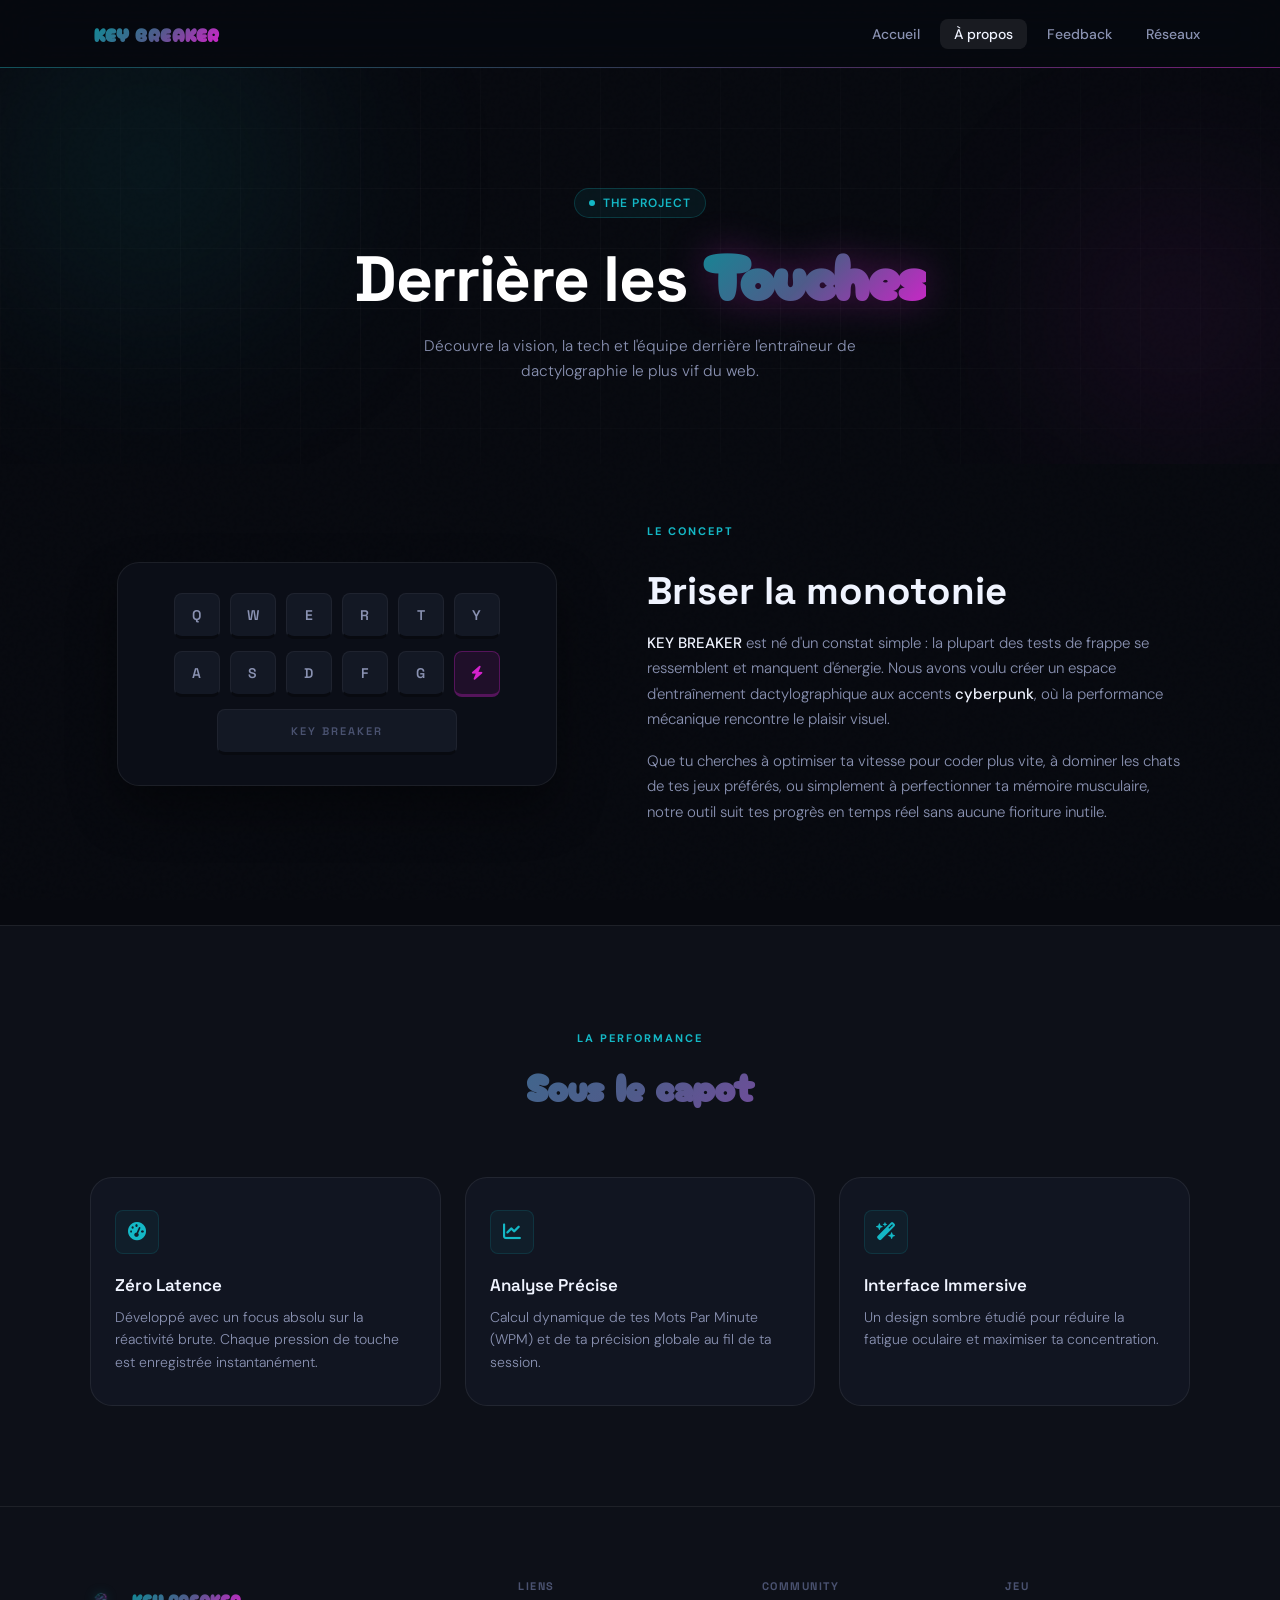
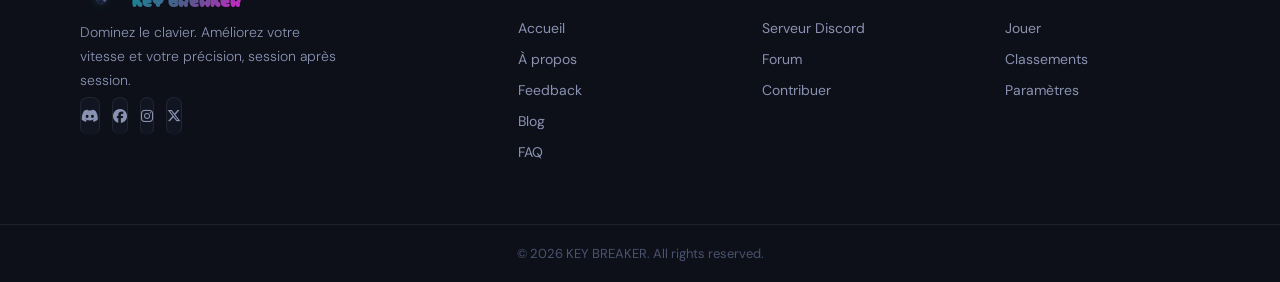
==== about.html @ cb9c9afd "version approximative" ====
<!DOCTYPE html>
<html lang="fr">
<head>
    <meta charset="UTF-8">
    <meta name="viewport" content="width=device-width, initial-scale=1.0">
    <link rel="icon" href="assets/images/Logo.png" type="image/png">
    <link rel="preconnect" href="https://fonts.googleapis.com">
    <link href="https://fonts.googleapis.com/css2?family=Cherry+Bomb+One&family=Space+Grotesk:wght@300;400;500;600;700&family=DM+Sans:ital,wght@0,300;0,400;0,500;1,300&display=swap" rel="stylesheet">
    <link rel="stylesheet" href="https://cdnjs.cloudflare.com/ajax/libs/font-awesome/6.5.0/css/all.min.css">
    <link rel="stylesheet" href="assets/css/index.css">
    <link rel="stylesheet" href="assets/css/import.css">
    <link rel="stylesheet" href="assets/css/about.css">
    <title>À Propos — KEY BREAKER</title>
</head>
<body class="about-page">

    <!-- HEADER -->
    <header>
        <div class="logo">
            <div class="header_logo"></div>
            <h1>KEY BREAKER</h1>
        </div>

        <nav class="header-nav">
            <a href="index.html">Accueil</a>
            <a href="about.html" class="active">À propos</a>
            <a href="feedback.html">Feedback</a>
            <a href="reseaux.html">Réseaux</a>
        </nav>
    </header>

    <main>
        <!-- HERO DE LA PAGE À PROPOS -->
        <section class="about-hero">
            <div class="glow-orb glow-orb-about-1"></div>
            <div class="glow-orb glow-orb-about-2"></div>
            <div class="hero-grid-bg"></div>

            <div class="about-hero-content">
                <div class="hero-badge">
                    <span>The Project</span>
                </div>
                <h1 class="about-hero-title">Derrière les <span class="brand">Touches</span></h1>
                <p class="about-hero-sub">
                    Découvre la vision, la tech et l'équipe derrière l'entraîneur de dactylographie le plus vif du web.
                </p>
            </div>
        </section>

        <!-- SECTION NOTRE HISTOIRE / CONCEPT -->
        <section class="about-story">
            <div class="about-grid">
                <!-- Bloc Gauche : Le Clavier Cyberpunk Interactif -->
                <div class="about-visual">
                    <div class="keyboard-display">
                        <div class="keyboard-row">
                            <span class="key neon-1">Q</span>
                            <span class="key neon-2">W</span>
                            <span class="key neon-3">E</span>
                            <span class="key neon-4">R</span>
                            <span class="key neon-1">T</span>
                            <span class="key neon-2">Y</span>
                        </div>
                        <div class="keyboard-row">
                            <span class="key neon-3">A</span>
                            <span class="key neon-4">S</span>
                            <span class="key neon-1">D</span>
                            <span class="key neon-2">F</span>
                            <span class="key neon-3">G</span>
                            <span class="key btn-hit"><i class="fa-solid fa-bolt"></i></span>
                        </div>
                        <div class="keyboard-row">
                            <span class="key spacebar">KEY BREAKER</span>
                        </div>
                    </div>
                </div>

                <!-- Bloc Droit : Le Texte -->
                <div class="about-text-block">
                    <div class="section-eyebrow">Le Concept</div>
                    <h2 class="about-section-title">Briser la monotonie</h2>
                    <p class="text-p">
                        <strong>KEY BREAKER</strong> est né d'un constat simple : la plupart des tests de frappe se ressemblent et manquent d'énergie. Nous avons voulu créer un espace d'entraînement dactylographique aux accents <strong>cyberpunk</strong>, où la performance mécanique rencontre le plaisir visuel.
                    </p>
                    <p class="text-p">
                        Que tu cherches à optimiser ta vitesse pour coder plus vite, à dominer les chats de tes jeux préférés, ou simplement à perfectionner ta mémoire musculaire, notre outil suit tes progrès en temps réel sans aucune fioriture inutile.
                    </p>
                </div>
            </div>
        </section>

        <!-- SECTION CARACTÉRISTIQUES TECHNIQUES -->
        <section class="about-tech">
            <div class="section-header">
                <div class="section-eyebrow">La Performance</div>
                <h2 class="about-section-title central">Sous le capot</h2>
            </div>

            <div class="tech-cards-grid">
                <div class="tech-card">
                    <div class="tech-icon"><i class="fa-solid fa-gauge-high"></i></div>
                    <h3>Zéro Latence</h3>
                    <p>Développé avec un focus absolu sur la réactivité brute. Chaque pression de touche est enregistrée instantanément.</p>
                </div>

                <div class="tech-card">
                    <div class="tech-icon"><i class="fa-solid fa-chart-line"></i></div>
                    <h3>Analyse Précise</h3>
                    <p>Calcul dynamique de tes Mots Par Minute (WPM) et de ta précision globale au fil de ta session.</p>
                </div>

                <div class="tech-card">
                    <div class="tech-icon"><i class="fa-solid fa-wand-magic-sparkles"></i></div>
                    <h3>Interface Immersive</h3>
                    <p>Un design sombre étudié pour réduire la fatigue oculaire et maximiser ta concentration.</p>
                </div>
            </div>
        </section>
    </main>

    <!-- FOOTER -->
    <footer>
        <div class="footer-upper">
            <div class="footer-brand footer-col">
                <div class="footer-logo">
                    <img src="assets/images/Logo.png" alt="KEY BREAKER Logo">
                    <h2>KEY BREAKER</h2>
                </div>
                <p class="footer-tagline">Dominez le clavier. Améliorez votre vitesse et votre précision, session après session.</p>
                <div class="social-row">
                    <a href="" class="social-btn" aria-label="Discord"><i class="fa-brands fa-discord"></i></a>
                    <a href="" class="social-btn" aria-label="Facebook"><i class="fa-brands fa-facebook"></i></a>
                    <a href="" class="social-btn" aria-label="Instagram"><i class="fa-brands fa-instagram"></i></a>
                    <a href="" class="social-btn" aria-label="Twitter/X"><i class="fa-brands fa-x-twitter"></i></a>
                </div>
            </div>

            <div class="footer-col">
                <h3>Liens</h3>
                <a href="index.html">Accueil</a>
                <a href="about.html">À propos</a>
                <a href="feedback.html">Feedback</a>
                <a href="">Blog</a>
                <a href="">FAQ</a>
            </div>

            <div class="footer-col">
                <h3>Community</h3>
                <a href="">Serveur Discord</a>
                <a href="">Forum</a>
                <a href="">Contribuer</a>
            </div>

            <div class="footer-col">
                <h3>Jeu</h3>
                <a href="game.html">Jouer</a>
                <a href="">Classements</a>
                <a href="">Paramètres</a>
            </div>
        </div>

        <div class="footer-lower">
            <p>© 2026 KEY BREAKER. All rights reserved.</p>
        </div>
    </footer>

    <script src="script.js"></script>
</body>
</html>
---- assets/css/index.css ----
/* ─── NOISE TEXTURE OVERLAY ─────────────────────────── */
        body::before {
            content: '';
            position: fixed; inset: 0;
            background-image: url("data:image/svg+xml,%3Csvg viewBox='0 0 256 256' xmlns='http://www.w3.org/2000/svg'%3E%3Cfilter id='noise'%3E%3CfeTurbulence type='fractalNoise' baseFrequency='0.9' numOctaves='4' stitchTiles='stitch'/%3E%3C/filter%3E%3Crect width='100%25' height='100%25' filter='url(%23noise)' opacity='0.035'/%3E%3C/svg%3E");
            pointer-events: none; z-index: 0; opacity: 0.4;
        }

        /* ─── HEADER ─────────────────────────────────────────── */
        header {
            position: fixed; top: 0; left: 0; right: 0;
            height: 68px;
            display: flex; align-items: center; justify-content: space-between;
            padding: 0 40px;
            background: rgba(7,9,15,0.85);
            backdrop-filter: blur(20px) saturate(180%);
            -webkit-backdrop-filter: blur(20px) saturate(180%);
            border-bottom: 1px solid var(--border);
            z-index: 1000;
        }

        header::after {
            content: '';
            position: absolute; bottom: -1px; left: 0; right: 0; height: 1px;
            background: var(--gradient);
            opacity: 0.5;
        }

        .logo {
            display: flex; align-items: center; gap: 10px;
            text-decoration: none;
        }

        .header_logo {
            width: 44px; height: 44px;
            background: url('assets/images/Logo.png') center/contain no-repeat;
            filter: drop-shadow(0 0 8px rgba(20,184,198,0.4));
        }

        header h1 {
            font-family: 'Cherry Bomb One', cursive;
            font-size: 18px;
            background: var(--gradient);
            -webkit-background-clip: text; background-clip: text;
            -webkit-text-fill-color: transparent;
            letter-spacing: 0.5px;
        }

        .header-nav {
            display: flex; align-items: center; gap: 6px;margin-right: 2vw;
        }

        .header-nav a {
            text-decoration: none;
            color: var(--text-secondary);
            font-size: 14px; font-weight: 500;
            padding: 6px 14px;
            border-radius: var(--radius-sm);
            transition: color 0.2s, background 0.2s;
        }

        .header-nav a:hover {
            color: var(--text-primary);
            background: rgba(255,255,255,0.06);
        }

        /* .header-right {
            display: flex; align-items: center; gap: 16px;
        } */

        .mode-select-wrap {
            display: flex; align-items: center; gap: 8px;
        }

        .mode-select-wrap label {
            font-size: 12px; font-weight: 600;
            color: var(--text-muted);
            text-transform: uppercase; letter-spacing: 0.8px;
        }

        select {
            background: var(--bg-card);
            border: 1px solid var(--border);
            color: var(--text-primary);
            padding: 6px 10px;
            border-radius: var(--radius-sm);
            font-family: 'DM Sans', sans-serif;
            font-size: 13px; font-weight: 500;
            cursor: pointer;
            transition: border-color 0.2s;
            outline: none;
        }

        select:hover, select:focus {
            border-color: var(--teal-light);
        }

        /* ─── AMBIENT GLOWS ──────────────────────────────────── */
        .glow-orb {
            position: absolute; border-radius: 50%;
            pointer-events: none; filter: blur(80px);
        }

        .glow-orb-1 {
            width: 500px; height: 500px;
            background: radial-gradient(circle, rgba(14,139,150,0.18) 0%, transparent 70%);
            top: -100px; left: -100px;
        }

        .glow-orb-2 {
            width: 400px; height: 400px;
            background: radial-gradient(circle, rgba(212,34,204,0.12) 0%, transparent 70%);
            top: 0; right: 0;
        }

        /* ─── HERO ───────────────────────────────────────────── */
        .hero {
            position: relative;
            min-height: 100vh;
            display: grid; grid-template-columns: 1fr 1fr;
            align-items: center;
            padding: 120px 80px 80px;
            overflow: hidden;
        }

        .hero-grid-bg {
            position: absolute; inset: 0;
            background-image:
                linear-gradient(rgba(255,255,255,0.025) 1px, transparent 1px),
                linear-gradient(90deg, rgba(255,255,255,0.025) 1px, transparent 1px);
            background-size: 60px 60px;
            mask-image: radial-gradient(ellipse 80% 80% at 50% 50%, black 30%, transparent 100%);
        }

        .hero-left {
            position: relative; z-index: 2;
            display: flex; flex-direction: column;
            gap: 24px;
        }

        .hero-badge {
            display: inline-flex; align-items: center; gap: 8px;
            padding: 6px 14px;
            background: rgba(14,139,150,0.1);
            border: 1px solid rgba(14,139,150,0.3);
            border-radius: 100px;
            width: fit-content;
        }

        .hero-badge span {
            font-size: 12px; font-weight: 600;
            color: var(--teal-light);
            text-transform: uppercase; letter-spacing: 1px;
        }

        .hero-badge::before {
            content: '';
            width: 6px; height: 6px;
            background: var(--teal-light);
            border-radius: 50%;
            animation: pulse-dot 2s infinite;
        }

        @keyframes pulse-dot {
            0%, 100% { opacity: 1; transform: scale(1); }
            50% { opacity: 0.5; transform: scale(0.7); }
        }

        .hero-title {
            font-family: 'Space Grotesk', sans-serif;
            font-size: clamp(40px, 5.5vw, 72px);
            font-weight: 700;
            line-height: 1.08;
            color: var(--text-primary);
            letter-spacing: -0.03em;
        }

        .hero-title .brand {
            display: block;
            font-family: 'Cherry Bomb One', cursive;
            background: var(--gradient);
            -webkit-background-clip: text; background-clip: text;
            -webkit-text-fill-color: transparent;
            filter: drop-shadow(0 0 30px rgba(212,34,204,0.4));
        }

        .hero-sub {
            font-size: clamp(15px, 1.2vw, 18px);
            color: var(--text-secondary);
            line-height: 1.7;
            max-width: 480px;
            font-weight: 300;
        }

        .hero-cta-group {
            display: flex; gap: 14px; align-items: center;
            margin-top: 12px;
        }

        .btn-primary {
            display: inline-flex; align-items: center; gap: 10px;
            padding: 14px 32px;
            background: var(--gradient);
            color: #fff;
            font-family: 'Space Grotesk', sans-serif;
            font-size: 15px; font-weight: 600;
            text-decoration: none;
            border-radius: var(--radius-md);
            border: none; cursor: pointer;
            position: relative; overflow: hidden;
            transition: transform 0.2s, box-shadow 0.2s;
            box-shadow: 0 0 0 rgba(212,34,204,0);
        }

        .btn-primary::before {
            content: '';
            position: absolute; inset: 0;
            background: linear-gradient(135deg, rgba(255,255,255,0.15), transparent);

        }

        .btn-primary:hover {
            transform: translateY(-2px);
            box-shadow: 0 8px 32px rgba(212,34,204,0.35), 0 4px 16px rgba(14,139,150,0.25);
        }

        .btn-primary:active { transform: translateY(0); }

        .btn-ghost {
            display: inline-flex; align-items: center; gap: 8px;
            padding: 14px 24px;
            background: transparent;
            color: var(--text-secondary);
            font-size: 15px; font-weight: 500;
            text-decoration: none;
            border-radius: var(--radius-md);
            border: 1px solid var(--border);
            transition: border-color 0.2s, color 0.2s, background 0.2s;
        }

        .btn-ghost:hover {
            border-color: rgba(255,255,255,0.15);
            color: var(--text-primary);
            background: rgba(255,255,255,0.04);
        }

        /* HERO STATS STRIP */
        .hero-stats {
            display: flex; gap: 32px; margin-top: 8px;
        }

        .hero-stat {
            display: flex; flex-direction: column; gap: 2px;
        }

        .hero-stat strong {
            font-family: 'Space Grotesk', sans-serif;
            font-size: 22px; font-weight: 700;
            background: var(--gradient);
            -webkit-background-clip: text; background-clip: text;
            -webkit-text-fill-color: transparent;
        }

        .hero-stat span {
            font-size: 12px; color: var(--text-muted); font-weight: 500;
            text-transform: uppercase; letter-spacing: 0.6px;
        }

        /* HERO RIGHT */
        .hero-right {
            position: relative; z-index: 2;
            display: flex; justify-content: center; align-items: center;
        }

        .hero-img-wrapper {
            position: relative;
        }

        .hero-img-wrapper::before {
            content: '';
            position: absolute; inset: -40px;
            background: radial-gradient(circle, rgba(14,139,150,0.15) 0%, transparent 65%);
            border-radius: 50%;
        }

        .hero-right img {
            width: min(400px, 38vw);
            filter: drop-shadow(0 20px 60px rgba(14,139,150,0.3)) drop-shadow(0 0 80px rgba(212,34,204,0.15));
            animation: float 6s ease-in-out infinite;
        }

        @keyframes float {
            0%, 100% { transform: translateY(0px) rotate(-1deg); }
            50% { transform: translateY(-18px) rotate(1deg); }
        }

        /* ─── FEATURES SECTION ───────────────────────────────── */
        .features {
            position: relative;
            padding: 100px 80px;
            background: var(--bg-surface);
        }

        .features::before {
            content: '';
            position: absolute; top: 0; left: 0; right: 0; height: 1px;
            background: var(--gradient); opacity: 0.3;
        }

        .section-header {
            text-align: center;
            margin-bottom: 64px;
        }

        .section-eyebrow {
            display: inline-block;
            font-size: 11px; font-weight: 700;
            color: var(--teal-light);
            text-transform: uppercase; letter-spacing: 2px;
            margin-bottom: 12px;
        }

        .section-title {
            font-family: 'Cherry Bomb One', cursive;
            font-size: clamp(32px, 4vw, 52px);
            background: var(--gradient);
            -webkit-background-clip: text; background-clip: text;
            -webkit-text-fill-color: transparent;
            line-height: 1.1;
        }

        .cards-grid {
            display: grid;
            grid-template-columns: repeat(3, 1fr);
            gap: 24px;
            max-width: 1100px; margin: 0 auto;
        }

        .feature-card {
            background: var(--bg-card);
            border: 1px solid var(--border);
            border-radius: var(--radius-lg);
            padding: 36px 28px;
            position: relative; overflow: hidden;
            transition: border-color 0.3s, transform 0.3s, box-shadow 0.3s;
            cursor: default;
        }

        .feature-card::before {
            content: '';
            position: absolute; inset: 0;
            background: var(--gradient-subtle);
            opacity: 0; transition: opacity 0.3s;
        }

        .feature-card:hover {
            border-color: var(--border-glow);
            transform: translateY(-6px);
            box-shadow: var(--shadow-teal);
        }

        .feature-card:hover::before { opacity: 1; }

        .card-icon {
            width: 100%;
            height: 160px;
            border-radius: var(--radius-md);
            overflow: hidden;
            margin-bottom: 24px;
            position: relative;
        }

        .card-icon img {
            width: 100%; height: 100%;
            object-fit: cover;
            border-radius: var(--radius-md);
            transition: transform 0.4s;
        }

        .feature-card:hover .card-icon img { transform: scale(1.04); }

        .card-icon-bg {
            width: 100%; height: 100%;
            background: linear-gradient(135deg, var(--teal-dark), var(--violet), rgba(212,34,204,0.5));
            display: flex; align-items: center; justify-content: center;
            border-radius: var(--radius-md);
        }

        .card-icon-bg img {
            width: 70%; height: 80%;
            object-fit: contain;
        }

        .card-number {
            position: absolute; top: 12px; right: 14px;
            font-family: 'Space Grotesk', sans-serif;
            font-size: 11px; font-weight: 700;
            color: rgba(255,255,255,0.3);
            letter-spacing: 1px;
        }

        .feature-card h2 {
            font-family: 'Space Grotesk', sans-serif;
            font-size: 17px; font-weight: 600;
            color: var(--text-primary);
            margin-bottom: 10px;
            line-height: 1.3;
        }

        .feature-card p {
            font-size: 14px; font-weight: 300;
            color: var(--text-secondary);
            line-height: 1.7;
        }

        /* ─── FOOTER ─────────────────────────────────────────── */
        footer {
            background: var(--bg-surface);
            border-top: 1px solid var(--border);
        }

        .footer-upper {
            display: grid;
            grid-template-columns: 2fr 1fr 1fr 1fr;
            gap: 48px;
            padding: 72px 80px 56px;
            max-width: 1400px; margin: 0 auto;
        }

        .footer-brand { display: flex; flex-direction: column; gap: 20px; }

        .footer-logo {
            display: flex; align-items: center; gap: 10px;
        }

        .footer-logo img {
            width: 42px; height: 42px;
            object-fit: contain;
            filter: drop-shadow(0 0 6px rgba(20,184,198,0.3));
        }

        .footer-logo h2 {
            font-family: 'Cherry Bomb One', cursive;
            font-size: 16px;
            background: var(--gradient);
            -webkit-background-clip: text; background-clip: text;
            -webkit-text-fill-color: transparent;
        }

        .footer-tagline {
            font-size: 14px; font-weight: 300;
            color: var(--text-secondary);
            line-height: 1.7;
            max-width: 260px;
        }

        .social-row {
            display: flex; gap: 12px; margin-top: 4px;
        }

        .social-btn {
            width: 38px; height: 38px;
            display: flex; align-items: center; justify-content: center;
            background: var(--bg-card);
            border: 1px solid var(--border);
            border-radius: var(--radius-sm);
            color: var(--text-secondary);
            text-decoration: none;
            font-size: 15px;
            transition: border-color 0.2s, color 0.2s, background 0.2s;
        }

        .social-btn:hover {
            border-color: var(--teal-light);
            color: var(--teal-light);
            background: rgba(14,139,150,0.08);
        }

        .footer-col h3 {
            font-family: 'Space Grotesk', sans-serif;
            font-size: 11px; font-weight: 700;
            color: var(--text-muted);
            text-transform: uppercase; letter-spacing: 1.5px;
            margin-bottom: 20px;
        }

        .footer-col { display: flex; flex-direction: column; gap: 0; }

        .footer-col a {
            text-decoration: none;
            color: var(--text-secondary);
            font-size: 14px; font-weight: 400;
            padding: 6px 0;
            border-bottom: 1px solid transparent;
            transition: color 0.2s, border-color 0.2s;
            width: fit-content;
        }

        .footer-col a:hover {
            color: var(--text-primary);
            border-color: rgba(255,255,255,0.1);
        }

        .footer-lower {
            padding: 20px 80px;
            border-top: 1px solid var(--border);
            display: flex; align-items: center; justify-content: center;
        }

        .footer-lower p {
            font-size: 13px;
            color: var(--text-muted);
        }

        /* ─── RESPONSIVE ─────────────────────────────────────── */
        @media (max-width: 1024px) {
            .hero { grid-template-columns: 1fr; padding: 100px 40px 60px; gap: 60px; }
            .hero-right img { width: min(320px, 80vw); }
            .cards-grid { grid-template-columns: 1fr 1fr; }
            .footer-upper { grid-template-columns: 1fr 1fr; }
        }

        @media (max-width: 768px) {
            header { padding: 0 20px; }
            .header-nav { display: none; }
            .hero { padding: 80px 24px 48px; }
            .hero-title { font-size: clamp(32px, 9vw, 48px); }
            .hero-stats { gap: 20px; flex-wrap: wrap; }
            .features { padding: 60px 24px; }
            .cards-grid { grid-template-columns: 1fr; }
            .footer-upper { grid-template-columns: 1fr 1fr; padding: 48px 24px; }
            .footer-lower { padding: 16px 24px; }
        }
---- assets/css/import.css ----
:root {
            --teal:        #0E8B96;
            --teal-light:  #14B8C6;
            --teal-dark:   #0A6870;
            --violet:      #4F5B8A;
            --violet-light:#6B7ABF;
            --magenta:     #D422CC;
            --magenta-glow:#F12BE6;
            --bg-base:     #07090F;
            --bg-surface:  #0D1018;
            --bg-card:     #111521;
            --bg-card-hover:#161C2E;
            --border:      rgba(255,255,255,0.07);
            --border-glow: rgba(20,184,198,0.25);
            --text-primary:#F0F4FF;
            --text-secondary:#8A92B2;
            --text-muted:  #4A5270;
            --radius-sm:   8px;
            --radius-md:   14px;
            --radius-lg:   22px;
            --radius-xl:   32px;
            --shadow-teal: 0 0 40px rgba(14,139,150,0.2);
            --shadow-mag:  0 0 40px rgba(212,34,204,0.15);
            --gradient:    linear-gradient(135deg, var(--teal) 0%, var(--violet) 50%, var(--magenta) 100%);
            --gradient-subtle: linear-gradient(135deg, rgba(14,139,150,0.12) 0%, rgba(79,91,138,0.08) 50%, rgba(212,34,204,0.12) 100%);
        }

        *, *::before, *::after { margin:0; padding:0; box-sizing:border-box; }

        html { scroll-behavior: smooth; }

        body {
            background: var(--bg-base);
            color: var(--text-primary);
            font-family: 'DM Sans', sans-serif;
            overflow-x: hidden;
            -webkit-font-smoothing: antialiased;
        }
---- assets/css/about.css ----
/* ─── BASE DE LA PAGE À PROPOS ───────────────────────── */
.about-page main {
    padding-top: 68px; /* Évite que le header fixe ne cache le contenu */
    background: #07090f;
    color: #fff;
    min-height: 100vh;
}

/* Lien actif dans le menu de navigation */
.header-nav a.active {
    color: var(--text-primary) !important;
    background: rgba(255, 255, 255, 0.08);
}

/* ─── HERO SECTION ───────────────────────────────────── */
.about-hero {
    position: relative;
    padding: 120px 40px 80px;
    text-align: center;
    overflow: hidden;
}

.about-hero-content {
    position: relative;
    z-index: 2;
    max-width: 800px;
    margin: 0 auto;
    display: flex;
    flex-direction: column;
    align-items: center;
    gap: 20px;
}

.about-hero-title {
    font-family: 'Space Grotesk', sans-serif;
    font-size: clamp(36px, 5vw, 64px);
    font-weight: 700;
    line-height: 1.1;
    letter-spacing: -0.02em;
}

.about-hero-title .brand {
    font-family: 'Cherry Bomb One', cursive;
    background: var(--gradient);
    -webkit-background-clip: text; background-clip: text;
    -webkit-text-fill-color: transparent;
    filter: drop-shadow(0 0 20px rgba(212,34,204,0.3));
}

.about-hero-sub {
    font-size: clamp(15px, 1.2vw, 18px);
    color: var(--text-secondary);
    font-weight: 300;
    max-width: 540px;
    line-height: 1.6;
}

/* Lueurs d'ambiance de la page à propos */
.glow-orb-about-1 {
    width: 500px; height: 500px;
    background: radial-gradient(circle, rgba(14,139,150,0.15) 0%, transparent 70%);
    top: -150px; left: -100px;
}
.glow-orb-about-2 {
    width: 400px; height: 400px;
    background: radial-gradient(circle, rgba(212,34,204,0.1) 0%, transparent 70%);
    bottom: -50px; right: -100px;
}

/* ─── STORY SECTION (GRID INTERACTIF) ────────────────── */
.about-story {
    padding: 60px 80px 100px;
    position: relative;
    z-index: 2;
}

.about-grid {
    display: grid;
    grid-template-columns: 1fr 1.1fr;
    gap: 64px;
    max-width: 1100px;
    margin: 0 auto;
    align-items: center;
}

.about-text-block {
    display: flex;
    flex-direction: column;
    gap: 16px;
}

.about-section-title {
    font-family: 'Space Grotesk', sans-serif;
    font-size: clamp(28px, 3vw, 40px);
    font-weight: 700;
    color: var(--text-primary);
}

.about-section-title.central {
    font-family: 'Cherry Bomb One', cursive;
    background: var(--gradient);
    -webkit-background-clip: text; background-clip: text;
    -webkit-text-fill-color: transparent;
}

.text-p {
    font-size: 15px;
    font-weight: 300;
    color: var(--text-secondary);
    line-height: 1.7;
}
.text-p strong { color: var(--text-primary); font-weight: 500; }

/* ─── CLAVIER CYBERPUNK INTERACTIF ───────────────────── */
.keyboard-display {
    background: #0b0e17;
    border: 1px solid var(--border);
    border-radius: var(--radius-lg);
    padding: 30px;
    box-shadow: 0 24px 48px rgba(0, 0, 0, 0.4);
    display: flex;
    flex-direction: column;
    gap: 12px;
    max-width: 440px;
    margin: 0 auto;
    position: relative;
    animation: floatAbout 6s ease-in-out infinite;
    transition: border-color 0.3s, box-shadow 0.3s;
}

.keyboard-display:hover {
    border-color: rgba(14,139,150,0.5);
    box-shadow: var(--shadow-teal), 0 30px 60px rgba(0, 0, 0, 0.6);
}

.keyboard-row {
    display: flex;
    justify-content: center;
    gap: 10px;
}

/* Style de base des touches */
.key {
    background: #131824;
    border: 1px solid rgba(255, 255, 255, 0.05);
    border-bottom: 3px solid #080a10;
    border-radius: var(--radius-sm);
    color: var(--text-secondary);
    font-family: 'Space Grotesk', sans-serif;
    font-size: 14px;
    font-weight: 600;
    width: 46px;
    height: 46px;
    display: flex;
    align-items: center;
    justify-content: center;
    transition: all 0.2s ease;
    cursor: default;
}

/* Touches spéciales */
.spacebar {
    width: 240px;
    font-size: 11px;
    letter-spacing: 2px;
    color: var(--text-muted);
}

.btn-hit {
    background: rgba(212,34,204,0.1);
    border-color: rgba(212,34,204,0.3);
    color: rgba(212,34,204,1);
}

/* Vagues de lumière au survol du clavier complet */
.keyboard-display:hover .key {
    color: var(--text-primary);
    border-color: rgba(14,139,150,0.3);
    animation: keyGlow 1.5s infinite alternate;
}

/* Décalages pour l'effet de vague */
.keyboard-display:hover .neon-1 { animation-delay: 0s; }
.keyboard-display:hover .neon-2 { animation-delay: 0.2s; }
.keyboard-display:hover .neon-3 { animation-delay: 0.4s; }
.keyboard-display:hover .neon-4 { animation-delay: 0.6s; }
.keyboard-display:hover .spacebar { animation-delay: 0.8s; }

.keyboard-display:hover .btn-hit {
    animation: hitGlow 1s infinite alternate;
}

/* Keyframes des lueurs néon */
@keyframes keyGlow {
    0% {
        background: #131824;
        box-shadow: none;
    }
    100% {
        background: rgba(14,139,150,0.15);
        border-color: var(--teal-light);
        box-shadow: 0 0 12px rgba(14,139,150,0.4);
    }
}

@keyframes hitGlow {
    0% {
        background: rgba(212,34,204,0.1);
        box-shadow: none;
    }
    100% {
        background: rgba(212,34,204,0.25);
        border-color: rgba(212,34,204,1);
        box-shadow: 0 0 15px rgba(212,34,204,0.5);
        transform: scale(0.98);
    }
}

/* Animation de flottement fluide */
@keyframes floatAbout {
    0%, 100% { transform: translateY(0px) rotate(0.5deg); }
    50% { transform: translateY(-12px) rotate(-0.5deg); }
}

/* ─── TECH SECTION (CARDS INFOS) ─────────────────────── */
.about-tech {
    padding: 100px 80px;
    background: var(--bg-surface);
    border-top: 1px solid var(--border);
    position: relative;
}

.tech-cards-grid {
    display: grid;
    grid-template-columns: repeat(3, 1fr);
    gap: 24px;
    max-width: 1100px;
    margin: 48px auto 0;
}

.tech-card {
    background: var(--bg-card);
    border: 1px solid var(--border);
    border-radius: var(--radius-lg);
    padding: 32px 24px;
    transition: border-color 0.3s, transform 0.3s, box-shadow 0.3s;
    cursor: default;
}

.tech-card:hover {
    border-color: var(--border-glow);
    transform: translateY(-5px);
    box-shadow: var(--shadow-teal);
}

.tech-icon {
    width: 44px;
    height: 44px;
    border-radius: var(--radius-sm);
    background: rgba(14,139,150,0.08);
    border: 1px solid rgba(14,139,150,0.2);
    display: flex;
    align-items: center;
    justify-content: center;
    color: var(--teal-light);
    font-size: 18px;
    margin-bottom: 20px;
    transition: transform 0.3s, background 0.3s, color 0.3s;
}

.tech-card:hover .tech-icon {
    transform: scale(1.1) rotate(5deg);
    background: var(--gradient);
    color: #fff;
    border-color: transparent;
}

.tech-card h3 {
    font-family: 'Space Grotesk', sans-serif;
    font-size: 17px;
    font-weight: 600;
    color: var(--text-primary);
    margin-bottom: 10px;
}

.tech-card p {
    font-size: 14px;
    font-weight: 300;
    color: var(--text-secondary);
    line-height: 1.6;
}

/* ─── RESPONSIVE DESIGN ───────────────────────────────── */
@media (max-width: 1024px) {
    .about-story, .about-tech { padding: 60px 40px; }
    .about-grid { grid-template-columns: 1fr; gap: 40px; }
    .tech-cards-grid { grid-template-columns: 1fr 1fr; }
}

@media (max-width: 768px) {
    .about-hero { padding: 100px 24px 60px; }
    .about-story, .about-tech { padding: 40px 24px; }
    .tech-cards-grid { grid-template-columns: 1fr; }
}
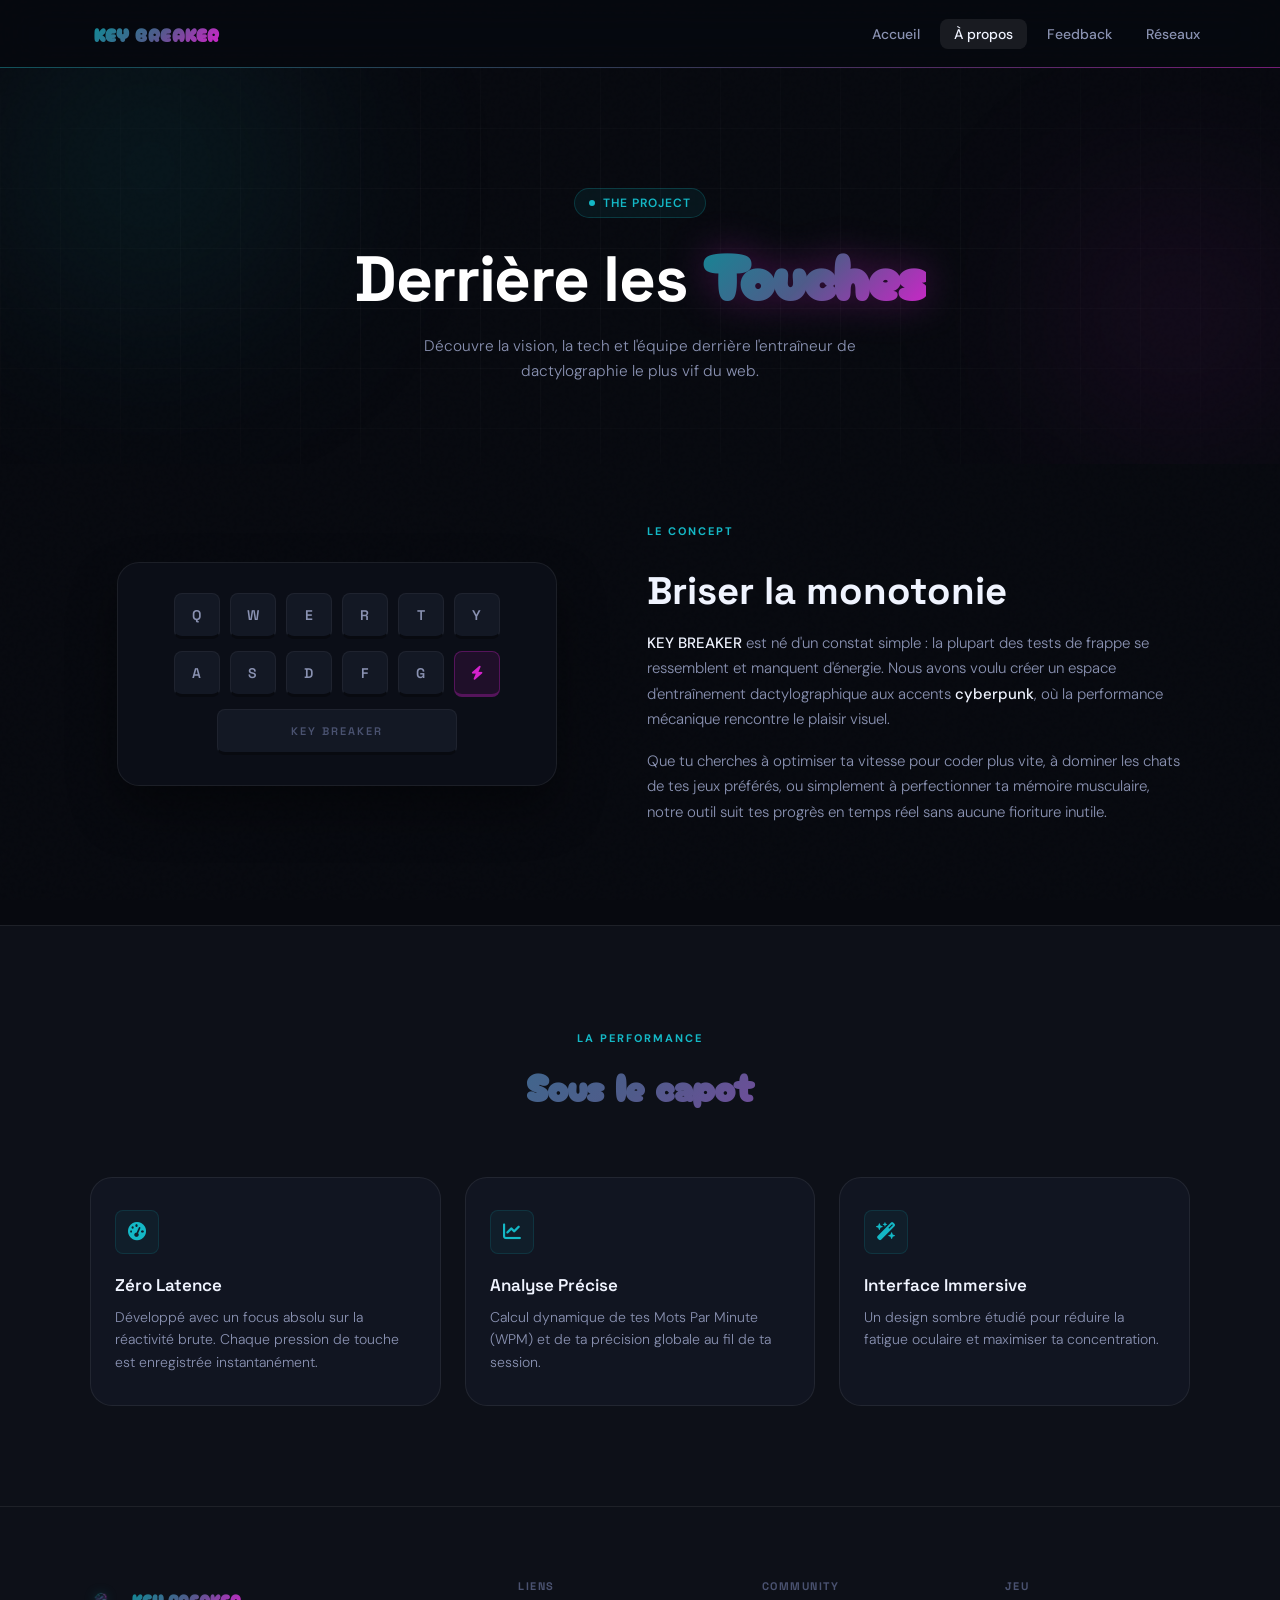
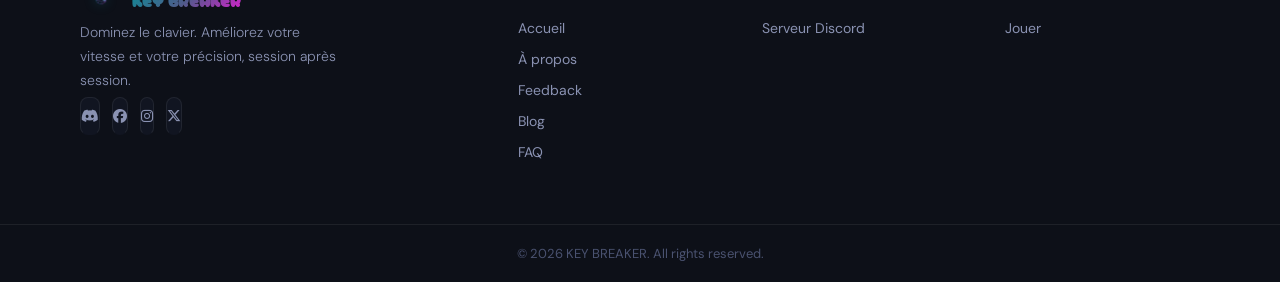
==== commit debb559c: "feat: Update footer links to include Discord server and comment out unused links. Also corrected the" ====
--- a/about.html
+++ b/about.html
@@ -147,15 +147,15 @@
             <div class="footer-col">
                 <h3>Community</h3>
                 <a href="">Serveur Discord</a>
-                <a href="">Forum</a>
-                <a href="">Contribuer</a>
+                <!-- <a href="">Forum</a>
+                <a href="">Contribuer</a> -->
             </div>
 
             <div class="footer-col">
                 <h3>Jeu</h3>
                 <a href="game.html">Jouer</a>
-                <a href="">Classements</a>
-                <a href="">Paramètres</a>
+                <!-- <a href="">Classements</a>
+                <a href="">Paramètres</a> -->
             </div>
         </div>
 
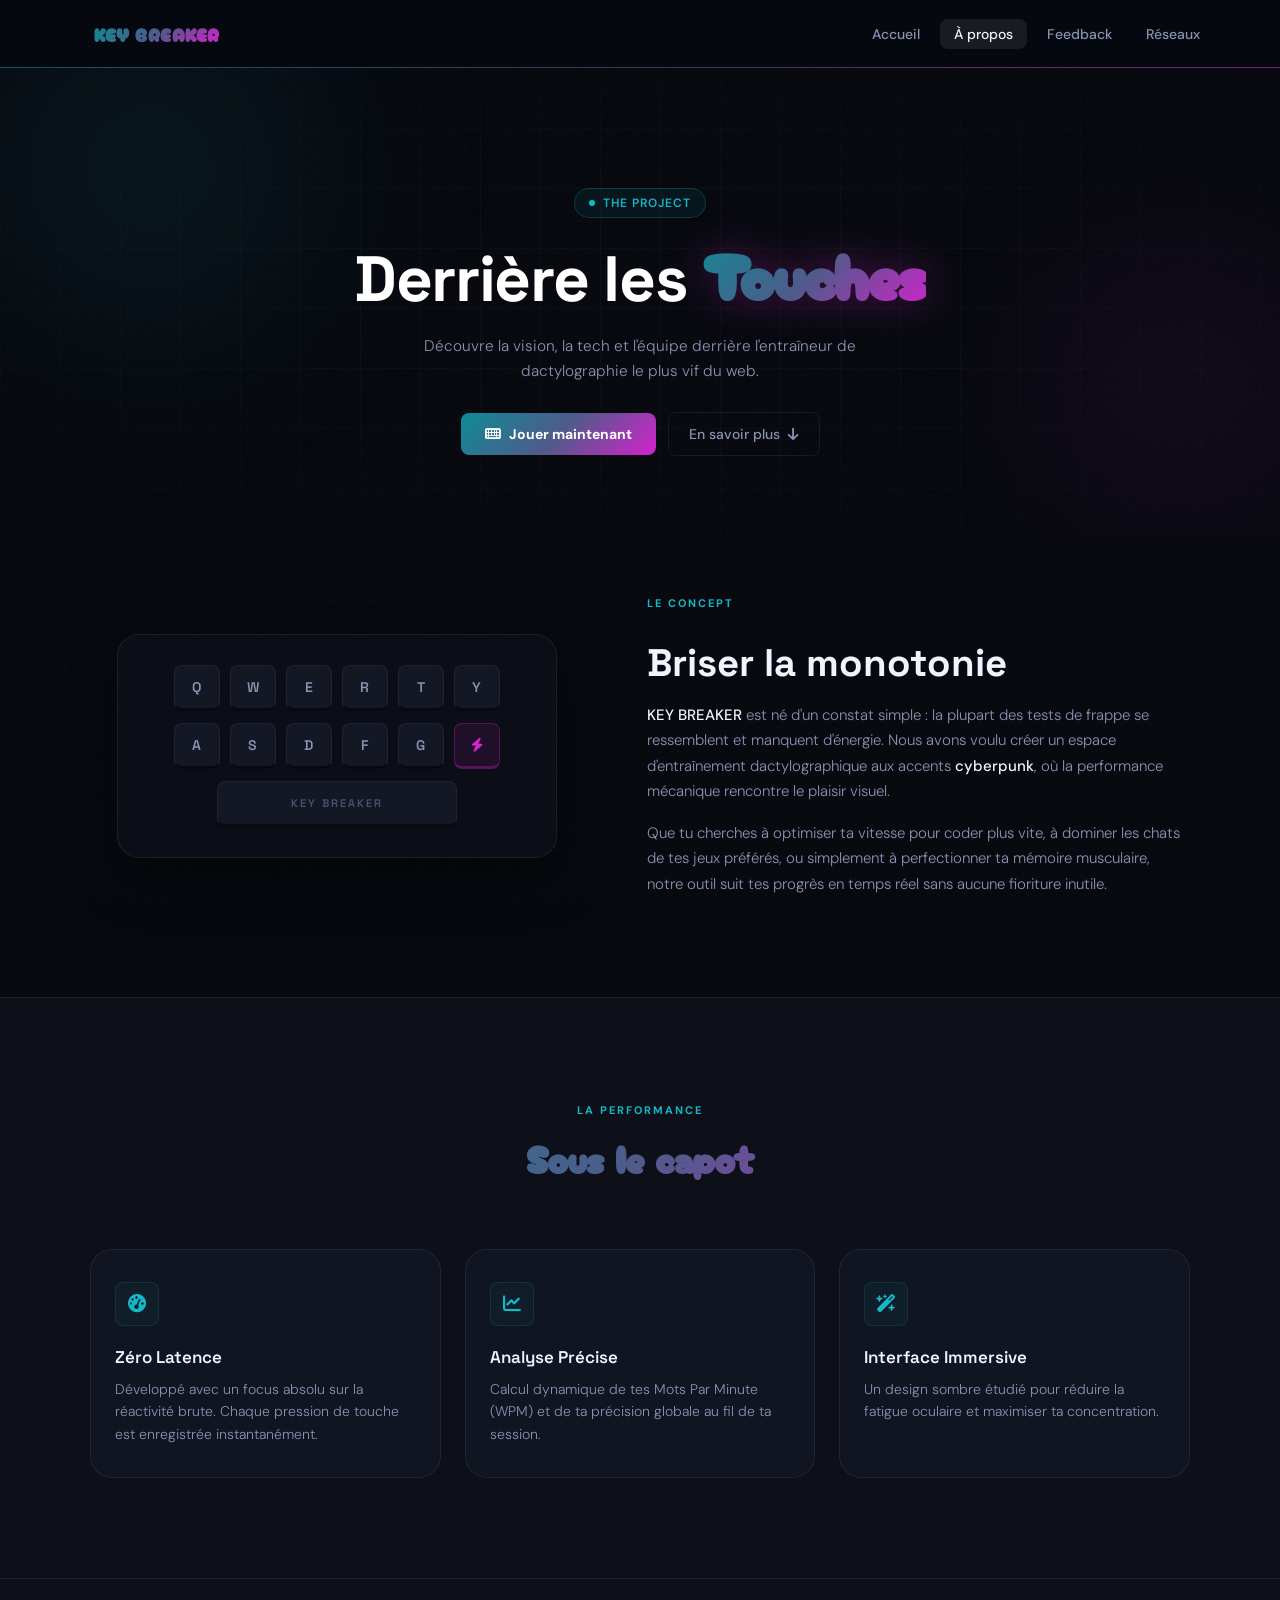
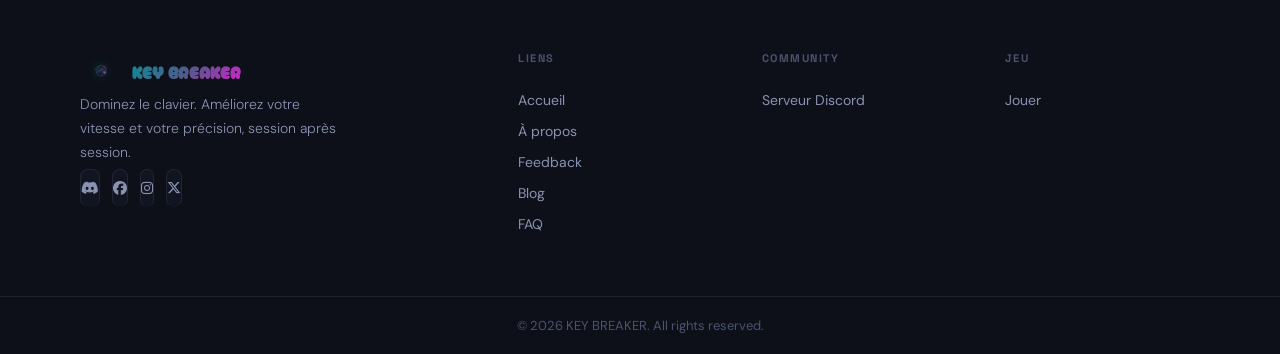
==== commit c8c170e7: "feat: Update about page layout and styles; add call-to-action buttons for enhanced user engagement" ====
--- a/about.html
+++ b/about.html
@@ -1,169 +1,218 @@
-<!DOCTYPE html>
+<!doctype html>
 <html lang="fr">
-<head>
-    <meta charset="UTF-8">
-    <meta name="viewport" content="width=device-width, initial-scale=1.0">
-    <link rel="icon" href="assets/images/Logo.png" type="image/png">
-    <link rel="preconnect" href="https://fonts.googleapis.com">
-    <link href="https://fonts.googleapis.com/css2?family=Cherry+Bomb+One&family=Space+Grotesk:wght@300;400;500;600;700&family=DM+Sans:ital,wght@0,300;0,400;0,500;1,300&display=swap" rel="stylesheet">
-    <link rel="stylesheet" href="https://cdnjs.cloudflare.com/ajax/libs/font-awesome/6.5.0/css/all.min.css">
-    <link rel="stylesheet" href="assets/css/index.css">
-    <link rel="stylesheet" href="assets/css/import.css">
-    <link rel="stylesheet" href="assets/css/about.css">
+  <head>
+    <meta charset="UTF-8" />
+    <meta name="viewport" content="width=device-width, initial-scale=1.0" />
+    <link rel="icon" href="assets/images/Logo.png" type="image/png" />
+    <link rel="preconnect" href="https://fonts.googleapis.com" />
+    <link
+      href="https://fonts.googleapis.com/css2?family=Cherry+Bomb+One&family=Space+Grotesk:wght@300;400;500;600;700&family=DM+Sans:ital,wght@0,300;0,400;0,500;1,300&display=swap"
+      rel="stylesheet"
+    />
+    <link
+      rel="stylesheet"
+      href="https://cdnjs.cloudflare.com/ajax/libs/font-awesome/6.5.0/css/all.min.css"
+    />
+    <link rel="stylesheet" href="assets/css/index.css" />
+    <link rel="stylesheet" href="assets/css/import.css" />
+    <link rel="stylesheet" href="assets/css/about.css" />
     <title>À Propos — KEY BREAKER</title>
-</head>
-<body class="about-page">
-
+  </head>
+  <body class="about-page">
     <!-- HEADER -->
     <header>
-        <div class="logo">
-            <div class="header_logo"></div>
-            <h1>KEY BREAKER</h1>
-        </div>
-
-        <nav class="header-nav">
-            <a href="index.html">Accueil</a>
-            <a href="about.html" class="active">À propos</a>
-            <a href="feedback.html">Feedback</a>
-            <a href="reseaux.html">Réseaux</a>
-        </nav>
+      <div class="logo">
+        <div class="header_logo"></div>
+        <h1>KEY BREAKER</h1>
+      </div>
+
+      <nav class="header-nav">
+        <a href="index.html">Accueil</a>
+        <a href="about.html" class="active">À propos</a>
+        <a href="feedback.html">Feedback</a>
+        <a href="reseaux.html">Réseaux</a>
+      </nav>
     </header>
 
     <main>
-        <!-- HERO DE LA PAGE À PROPOS -->
-        <section class="about-hero">
-            <div class="glow-orb glow-orb-about-1"></div>
-            <div class="glow-orb glow-orb-about-2"></div>
-            <div class="hero-grid-bg"></div>
-
-            <div class="about-hero-content">
-                <div class="hero-badge">
-                    <span>The Project</span>
-                </div>
-                <h1 class="about-hero-title">Derrière les <span class="brand">Touches</span></h1>
-                <p class="about-hero-sub">
-                    Découvre la vision, la tech et l'équipe derrière l'entraîneur de dactylographie le plus vif du web.
-                </p>
+      <!-- HERO DE LA PAGE À PROPOS -->
+      <section class="about-hero">
+        <div class="glow-orb glow-orb-about-1"></div>
+        <div class="glow-orb glow-orb-about-2"></div>
+        <div class="hero-grid-bg"></div>
+
+        <div class="about-hero-content">
+          <div class="hero-badge">
+            <span>The Project</span>
+          </div>
+          <h1 class="about-hero-title">
+            Derrière les <span class="brand">Touches</span>
+          </h1>
+          <p class="about-hero-sub">
+            Découvre la vision, la tech et l'équipe derrière l'entraîneur de
+            dactylographie le plus vif du web.
+          </p>
+          <div class="about-hero-cta">
+            <a href="game.html" class="cta-btn-primary">
+              <i class="fa-solid fa-keyboard"></i>
+              Jouer maintenant
+            </a>
+            <a href="#about-story" class="cta-btn-secondary">
+              En savoir plus
+              <i class="fa-solid fa-arrow-down"></i>
+            </a>
+          </div>
+        </div>
+      </section>
+
+      <!-- SECTION NOTRE HISTOIRE / CONCEPT -->
+      <section class="about-story" id="about-story">
+        <div class="about-grid">
+          <!-- Bloc Gauche : Le Clavier Cyberpunk Interactif -->
+          <div class="about-visual">
+            <div class="keyboard-display">
+              <div class="keyboard-row">
+                <span class="key neon-1">Q</span>
+                <span class="key neon-2">W</span>
+                <span class="key neon-3">E</span>
+                <span class="key neon-4">R</span>
+                <span class="key neon-1">T</span>
+                <span class="key neon-2">Y</span>
+              </div>
+              <div class="keyboard-row">
+                <span class="key neon-3">A</span>
+                <span class="key neon-4">S</span>
+                <span class="key neon-1">D</span>
+                <span class="key neon-2">F</span>
+                <span class="key neon-3">G</span>
+                <span class="key btn-hit"
+                  ><i class="fa-solid fa-bolt"></i
+                ></span>
+              </div>
+              <div class="keyboard-row">
+                <span class="key spacebar">KEY BREAKER</span>
+              </div>
             </div>
-        </section>
-
-        <!-- SECTION NOTRE HISTOIRE / CONCEPT -->
-        <section class="about-story">
-            <div class="about-grid">
-                <!-- Bloc Gauche : Le Clavier Cyberpunk Interactif -->
-                <div class="about-visual">
-                    <div class="keyboard-display">
-                        <div class="keyboard-row">
-                            <span class="key neon-1">Q</span>
-                            <span class="key neon-2">W</span>
-                            <span class="key neon-3">E</span>
-                            <span class="key neon-4">R</span>
-                            <span class="key neon-1">T</span>
-                            <span class="key neon-2">Y</span>
-                        </div>
-                        <div class="keyboard-row">
-                            <span class="key neon-3">A</span>
-                            <span class="key neon-4">S</span>
-                            <span class="key neon-1">D</span>
-                            <span class="key neon-2">F</span>
-                            <span class="key neon-3">G</span>
-                            <span class="key btn-hit"><i class="fa-solid fa-bolt"></i></span>
-                        </div>
-                        <div class="keyboard-row">
-                            <span class="key spacebar">KEY BREAKER</span>
-                        </div>
-                    </div>
-                </div>
-
-                <!-- Bloc Droit : Le Texte -->
-                <div class="about-text-block">
-                    <div class="section-eyebrow">Le Concept</div>
-                    <h2 class="about-section-title">Briser la monotonie</h2>
-                    <p class="text-p">
-                        <strong>KEY BREAKER</strong> est né d'un constat simple : la plupart des tests de frappe se ressemblent et manquent d'énergie. Nous avons voulu créer un espace d'entraînement dactylographique aux accents <strong>cyberpunk</strong>, où la performance mécanique rencontre le plaisir visuel.
-                    </p>
-                    <p class="text-p">
-                        Que tu cherches à optimiser ta vitesse pour coder plus vite, à dominer les chats de tes jeux préférés, ou simplement à perfectionner ta mémoire musculaire, notre outil suit tes progrès en temps réel sans aucune fioriture inutile.
-                    </p>
-                </div>
+          </div>
+
+          <!-- Bloc Droit : Le Texte -->
+          <div class="about-text-block">
+            <div class="section-eyebrow">Le Concept</div>
+            <h2 class="about-section-title">Briser la monotonie</h2>
+            <p class="text-p">
+              <strong>KEY BREAKER</strong> est né d'un constat simple : la
+              plupart des tests de frappe se ressemblent et manquent d'énergie.
+              Nous avons voulu créer un espace d'entraînement dactylographique
+              aux accents <strong>cyberpunk</strong>, où la performance
+              mécanique rencontre le plaisir visuel.
+            </p>
+            <p class="text-p">
+              Que tu cherches à optimiser ta vitesse pour coder plus vite, à
+              dominer les chats de tes jeux préférés, ou simplement à
+              perfectionner ta mémoire musculaire, notre outil suit tes progrès
+              en temps réel sans aucune fioriture inutile.
+            </p>
+          </div>
+        </div>
+      </section>
+
+      <!-- SECTION CARACTÉRISTIQUES TECHNIQUES -->
+      <section class="about-tech">
+        <div class="section-header">
+          <div class="section-eyebrow">La Performance</div>
+          <h2 class="about-section-title central">Sous le capot</h2>
+        </div>
+
+        <div class="tech-cards-grid">
+          <div class="tech-card">
+            <div class="tech-icon"><i class="fa-solid fa-gauge-high"></i></div>
+            <h3>Zéro Latence</h3>
+            <p>
+              Développé avec un focus absolu sur la réactivité brute. Chaque
+              pression de touche est enregistrée instantanément.
+            </p>
+          </div>
+
+          <div class="tech-card">
+            <div class="tech-icon"><i class="fa-solid fa-chart-line"></i></div>
+            <h3>Analyse Précise</h3>
+            <p>
+              Calcul dynamique de tes Mots Par Minute (WPM) et de ta précision
+              globale au fil de ta session.
+            </p>
+          </div>
+
+          <div class="tech-card">
+            <div class="tech-icon">
+              <i class="fa-solid fa-wand-magic-sparkles"></i>
             </div>
-        </section>
-
-        <!-- SECTION CARACTÉRISTIQUES TECHNIQUES -->
-        <section class="about-tech">
-            <div class="section-header">
-                <div class="section-eyebrow">La Performance</div>
-                <h2 class="about-section-title central">Sous le capot</h2>
-            </div>
-
-            <div class="tech-cards-grid">
-                <div class="tech-card">
-                    <div class="tech-icon"><i class="fa-solid fa-gauge-high"></i></div>
-                    <h3>Zéro Latence</h3>
-                    <p>Développé avec un focus absolu sur la réactivité brute. Chaque pression de touche est enregistrée instantanément.</p>
-                </div>
-
-                <div class="tech-card">
-                    <div class="tech-icon"><i class="fa-solid fa-chart-line"></i></div>
-                    <h3>Analyse Précise</h3>
-                    <p>Calcul dynamique de tes Mots Par Minute (WPM) et de ta précision globale au fil de ta session.</p>
-                </div>
-
-                <div class="tech-card">
-                    <div class="tech-icon"><i class="fa-solid fa-wand-magic-sparkles"></i></div>
-                    <h3>Interface Immersive</h3>
-                    <p>Un design sombre étudié pour réduire la fatigue oculaire et maximiser ta concentration.</p>
-                </div>
-            </div>
-        </section>
+            <h3>Interface Immersive</h3>
+            <p>
+              Un design sombre étudié pour réduire la fatigue oculaire et
+              maximiser ta concentration.
+            </p>
+          </div>
+        </div>
+      </section>
     </main>
 
     <!-- FOOTER -->
     <footer>
-        <div class="footer-upper">
-            <div class="footer-brand footer-col">
-                <div class="footer-logo">
-                    <img src="assets/images/Logo.png" alt="KEY BREAKER Logo">
-                    <h2>KEY BREAKER</h2>
-                </div>
-                <p class="footer-tagline">Dominez le clavier. Améliorez votre vitesse et votre précision, session après session.</p>
-                <div class="social-row">
-                    <a href="" class="social-btn" aria-label="Discord"><i class="fa-brands fa-discord"></i></a>
-                    <a href="" class="social-btn" aria-label="Facebook"><i class="fa-brands fa-facebook"></i></a>
-                    <a href="" class="social-btn" aria-label="Instagram"><i class="fa-brands fa-instagram"></i></a>
-                    <a href="" class="social-btn" aria-label="Twitter/X"><i class="fa-brands fa-x-twitter"></i></a>
-                </div>
-            </div>
-
-            <div class="footer-col">
-                <h3>Liens</h3>
-                <a href="index.html">Accueil</a>
-                <a href="about.html">À propos</a>
-                <a href="feedback.html">Feedback</a>
-                <a href="">Blog</a>
-                <a href="">FAQ</a>
-            </div>
-
-            <div class="footer-col">
-                <h3>Community</h3>
-                <a href="">Serveur Discord</a>
-                <!-- <a href="">Forum</a>
+      <div class="footer-upper">
+        <div class="footer-brand footer-col">
+          <div class="footer-logo">
+            <img src="assets/images/Logo.png" alt="KEY BREAKER Logo" />
+            <h2>KEY BREAKER</h2>
+          </div>
+          <p class="footer-tagline">
+            Dominez le clavier. Améliorez votre vitesse et votre précision,
+            session après session.
+          </p>
+          <div class="social-row">
+            <a href="" class="social-btn" aria-label="Discord"
+              ><i class="fa-brands fa-discord"></i
+            ></a>
+            <a href="" class="social-btn" aria-label="Facebook"
+              ><i class="fa-brands fa-facebook"></i
+            ></a>
+            <a href="" class="social-btn" aria-label="Instagram"
+              ><i class="fa-brands fa-instagram"></i
+            ></a>
+            <a href="" class="social-btn" aria-label="Twitter/X"
+              ><i class="fa-brands fa-x-twitter"></i
+            ></a>
+          </div>
+        </div>
+
+        <div class="footer-col">
+          <h3>Liens</h3>
+          <a href="index.html">Accueil</a>
+          <a href="about.html">À propos</a>
+          <a href="feedback.html">Feedback</a>
+          <a href="">Blog</a>
+          <a href="">FAQ</a>
+        </div>
+
+        <div class="footer-col">
+          <h3>Community</h3>
+          <a href="">Serveur Discord</a>
+          <!-- <a href="">Forum</a>
                 <a href="">Contribuer</a> -->
-            </div>
-
-            <div class="footer-col">
-                <h3>Jeu</h3>
-                <a href="game.html">Jouer</a>
-                <!-- <a href="">Classements</a>
+        </div>
+
+        <div class="footer-col">
+          <h3>Jeu</h3>
+          <a href="game.html">Jouer</a>
+          <!-- <a href="">Classements</a>
                 <a href="">Paramètres</a> -->
-            </div>
-        </div>
-
-        <div class="footer-lower">
-            <p>© 2026 KEY BREAKER. All rights reserved.</p>
-        </div>
+        </div>
+      </div>
+
+      <div class="footer-lower">
+        <p>© 2026 KEY BREAKER. All rights reserved.</p>
+      </div>
     </footer>
 
     <script src="script.js"></script>
-</body>
-</html>+  </body>
+</html>
--- a/assets/css/index.css
+++ b/assets/css/index.css
@@ -413,6 +413,61 @@
             line-height: 1.7;
         }
 
+        .features-cta {
+    display: flex;
+    align-items: center;
+    justify-content: space-between;
+    margin-top: 48px;
+    padding: 28px 36px;
+    background: var(--bg-card);
+    border: 1px solid var(--border);
+    border-radius: var(--radius-xl);
+    position: relative;
+    overflow: hidden;
+}
+
+/* Ligne colorée en haut */
+.features-cta::before {
+    content: '';
+    position: absolute;
+    top: 0; left: 0; right: 0;
+    height: 2px;
+    background: var(--gradient);
+}
+
+.features-cta-text {
+    font-size: 16px;
+    font-weight: 500;
+    color: var(--text-secondary);
+}
+
+.features-cta-btn {
+    display: inline-flex;
+    align-items: center;
+    gap: 8px;
+    padding: 12px 24px;
+    background: var(--gradient);
+    color: #fff;
+    font-family: 'DM Sans', sans-serif;
+    font-size: 14px;
+    font-weight: 700;
+    text-decoration: none;
+    border-radius: var(--radius-sm);
+    white-space: nowrap;
+    transition: opacity 0.2s, transform 0.15s;
+}
+
+.features-cta-btn:hover  { opacity: 0.88; transform: translateY(-1px); }
+.features-cta-btn:active { transform: translateY(0); }
+
+@media (max-width: 640px) {
+    .features-cta {
+        flex-direction: column;
+        gap: 20px;
+        text-align: center;
+    }
+}
+
         /* ─── FOOTER ─────────────────────────────────────────── */
         footer {
             background: var(--bg-surface);
--- a/assets/css/about.css
+++ b/assets/css/about.css
@@ -52,6 +52,96 @@
     color: var(--text-secondary);
     font-weight: 300;
     max-width: 540px;
+    line-height: 1.6;
+}
+
+/* ─── CTA HERO ───────────────────────────────────────── */
+.about-hero-cta {
+    display: flex;
+    align-items: center;
+    gap: 12px;
+    margin-top: 8px;
+}
+
+.cta-btn-primary {
+    display: inline-flex;
+    align-items: center;
+    gap: 8px;
+    padding: 12px 24px;
+    background: var(--gradient);
+    color: #fff;
+    font-family: 'DM Sans', sans-serif;
+    font-size: 14px;
+    font-weight: 700;
+    text-decoration: none;
+    border-radius: var(--radius-sm);
+    transition: opacity 0.2s, transform 0.15s;
+}
+
+.cta-btn-primary:hover  { opacity: 0.88; transform: translateY(-2px); }
+.cta-btn-primary:active { transform: translateY(0); }
+.cta-btn-primary.large  { padding: 14px 32px; font-size: 15px; }
+
+.cta-btn-secondary {
+    display: inline-flex;
+    align-items: center;
+    gap: 8px;
+    padding: 12px 20px;
+    background: transparent;
+    color: var(--text-secondary);
+    font-family: 'DM Sans', sans-serif;
+    font-size: 14px;
+    font-weight: 500;
+    text-decoration: none;
+    border: 1px solid var(--border);
+    border-radius: var(--radius-sm);
+    transition: border-color 0.2s, color 0.2s;
+}
+
+.cta-btn-secondary:hover {
+    border-color: var(--teal-light);
+    color: var(--teal-light);
+}
+
+/* ─── CTA FINALE ─────────────────────────────────────── */
+.about-cta-final {
+    position: relative;
+    padding: 100px 40px;
+    text-align: center;
+    overflow: hidden;
+    border-top: 1px solid var(--border);
+}
+
+.about-cta-final-inner {
+    position: relative;
+    z-index: 2;
+    max-width: 600px;
+    margin: 0 auto;
+    display: flex;
+    flex-direction: column;
+    align-items: center;
+    gap: 20px;
+}
+
+.about-cta-title {
+    font-family: 'Space Grotesk', sans-serif;
+    font-size: clamp(28px, 4vw, 48px);
+    font-weight: 700;
+    line-height: 1.15;
+    color: var(--text-primary);
+}
+
+.about-cta-title .brand {
+    font-family: 'Cherry Bomb One', cursive;
+    background: var(--gradient);
+    -webkit-background-clip: text; background-clip: text;
+    -webkit-text-fill-color: transparent;
+}
+
+.about-cta-sub {
+    font-size: 16px;
+    font-weight: 300;
+    color: var(--text-secondary);
     line-height: 1.6;
 }
 
@@ -301,4 +391,10 @@
     .about-hero { padding: 100px 24px 60px; }
     .about-story, .about-tech { padding: 40px 24px; }
     .tech-cards-grid { grid-template-columns: 1fr; }
+}
+
+@media (max-width: 480px) {
+    .about-hero-cta { flex-direction: column; width: 100%; }
+    .cta-btn-primary, .cta-btn-secondary { width: 100%; justify-content: center; }
+    .about-cta-final { padding: 60px 24px; }
 }
